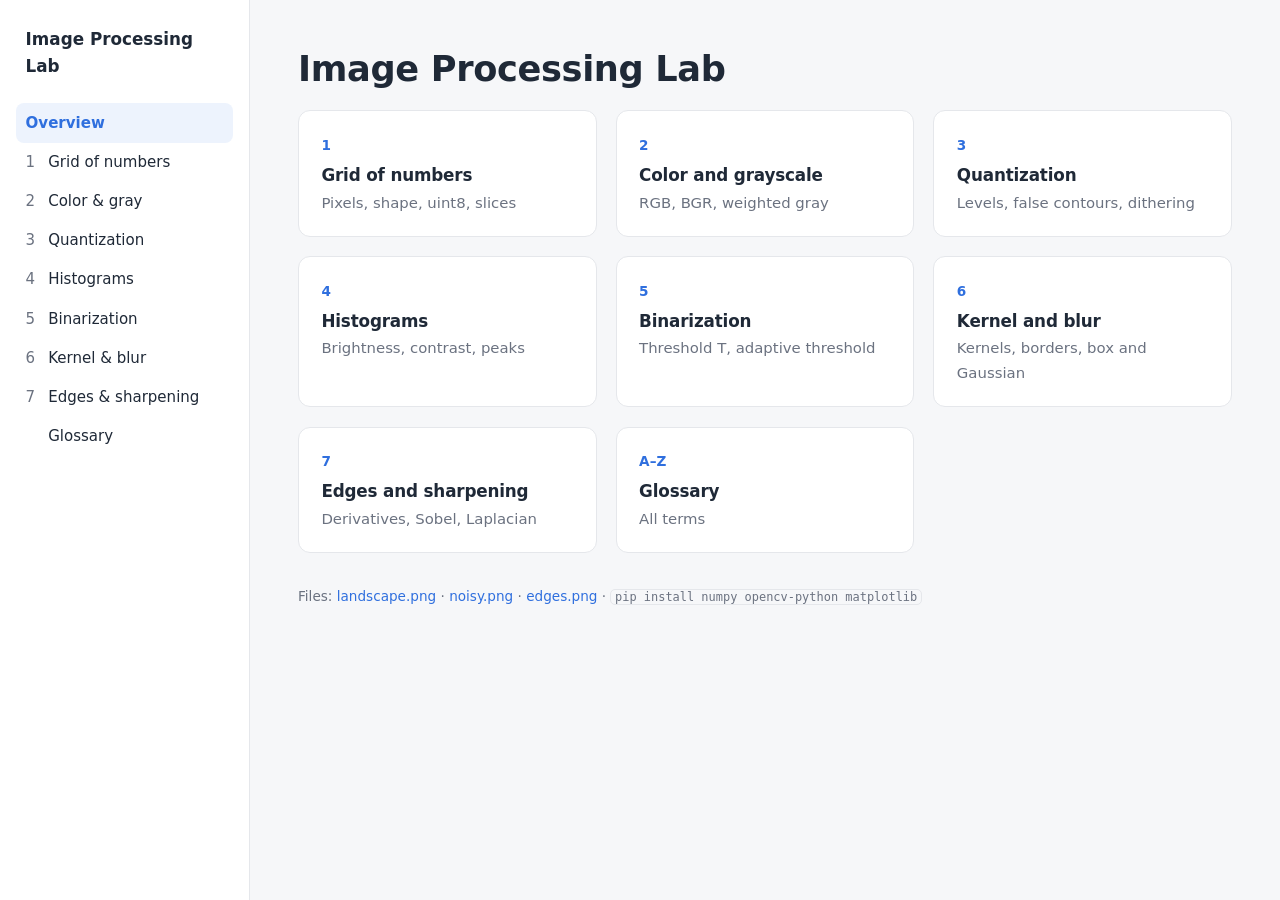
==== index.html @ 9d5de4fe "Section 7: code games instead of exercises, no quick questions - Fill in the blanks (Sobel and magni" ====
<!doctype html>
<html lang="en">
<head>
  <meta charset="utf-8">
  <meta name="viewport" content="width=device-width, initial-scale=1">
  <title>Image Processing Lab</title>
  <link rel="stylesheet" href="css/style.css?v=20261104">
</head>
<body data-page="home">
<main>
  <h1>Image Processing Lab</h1>

  <div class="cards">
    <a class="card" href="grid.html"><span class="num">1</span><h3>Grid of numbers</h3>
      <p>Pixels, shape, uint8, slices</p></a>
    <a class="card" href="color.html"><span class="num">2</span><h3>Color and grayscale</h3>
      <p>RGB, BGR, weighted gray</p></a>
    <a class="card" href="quantization.html"><span class="num">3</span><h3>Quantization</h3>
      <p>Levels, false contours, dithering</p></a>
    <a class="card" href="histograms.html"><span class="num">4</span><h3>Histograms</h3>
      <p>Brightness, contrast, peaks</p></a>
    <a class="card" href="binarization.html"><span class="num">5</span><h3>Binarization</h3>
      <p>Threshold T, adaptive threshold</p></a>
    <a class="card" href="kernel.html"><span class="num">6</span><h3>Kernel and blur</h3>
      <p>Kernels, borders, box and Gaussian</p></a>
    <a class="card" href="edges.html"><span class="num">7</span><h3>Edges and sharpening</h3>
      <p>Derivatives, Sobel, Laplacian</p></a>
    <a class="card" href="glossary.html"><span class="num">A–Z</span><h3>Glossary</h3>
      <p>All terms</p></a>
  </div>

  <p class="caption" style="text-align:left;margin-top:2rem">
    Files: <a href="images/landscape.png" download>landscape.png</a>
    · <a href="images/noisy.png" download>noisy.png</a>
    · <a href="images/edges.png" download>edges.png</a>
    · <code>pip install numpy opencv-python matplotlib</code></p>
</main>
<script src="js/glossary-data.js?v=20261104"></script>
<script src="js/core.js?v=20261104"></script>
</body>
</html>
---- css/style.css ----
/* Image Processing Lab - one stylesheet for the whole site.
   Light theme only. The whole palette is four colors:
     text (dark gray), muted (gray for hints and borders),
     accent (blue: links, buttons, "correct"), alert (red: only for "wrong").
   Everything else is white or a very light gray background. */

:root {
  --bg: #f6f7f9;          /* page background */
  --surface: #ffffff;     /* cards */
  --text: #1f2937;
  --muted: #6b7280;
  --border: #e5e7eb;
  --accent: #2f6fde;
  --accent-soft: #edf3fd;
  --alert: #d64545;
  --alert-soft: #fdf1f1;
  --radius: 12px;
  --sans: system-ui, -apple-system, "Segoe UI", Roboto, sans-serif;
  --mono: ui-monospace, "SF Mono", Menlo, Consolas, monospace;
  color-scheme: light;
}

* { box-sizing: border-box; }
html { -webkit-text-size-adjust: 100%; scroll-padding-top: 24px; }
body { margin: 0; background: var(--bg); color: var(--text); font: 16px/1.65 var(--sans); }
h1, h2, h3 { line-height: 1.25; font-weight: 650; letter-spacing: -.01em; }
h1 { font-size: clamp(1.7rem, 3.4vw, 2.2rem); margin: .2em 0 .4em; }
h2 { font-size: 1.35rem; margin: 3rem 0 1rem; }
h3 { font-size: 1.05rem; margin: 1.8rem 0 .5rem; }
a { color: var(--accent); text-decoration: none; }
a:hover { text-decoration: underline; }
p { margin: .7em 0; }
code { font-family: var(--mono); font-size: .88em; background: var(--bg); border: 1px solid var(--border); padding: 0 .3em; border-radius: 5px; }
canvas { display: block; max-width: 100%; height: auto; }
button, select, input { font: inherit; color: inherit; }
input[type=range], input[type=radio], input[type=checkbox] { accent-color: var(--accent); }
img { max-width: 100%; }

/* ---------- dashboard layout: sidebar + content ---------- */
.layout { display: grid; grid-template-columns: 250px minmax(0, 1fr); min-height: 100vh; }
.sidebar { position: sticky; top: 0; height: 100vh; overflow-y: auto; background: var(--surface); border-right: 1px solid var(--border); padding: 1.6rem 1rem; }
.brand { display: block; font-weight: 700; color: var(--text); font-size: 1.05rem; padding: 0 .6rem 1.4rem; }
.brand:hover { text-decoration: none; }
.side-nav a { display: block; color: var(--text); padding: .45rem .6rem; border-radius: 8px; font-size: .94rem; }
.side-nav a:hover { background: var(--bg); text-decoration: none; }
.side-nav a.current { background: var(--accent-soft); color: var(--accent); font-weight: 600; }
.side-nav .num { display: inline-block; width: 1.5em; color: var(--muted); font-weight: 400; }
.side-nav a.current .num { color: var(--accent); }
.side-nav .sub a { font-size: .86rem; color: var(--muted); padding: .22rem .6rem .22rem 2.1rem; }
.side-nav .sub a:hover { color: var(--text); background: none; }
.side-label { font-size: .72rem; text-transform: uppercase; letter-spacing: .08em; color: var(--muted); padding: 1.2rem .6rem .3rem; }
.menu-btn { display: none; }

main { padding: 2.5rem 3rem 4rem; max-width: 1080px; width: 100%; }
.site-footer { grid-column: 2; color: var(--muted); font-size: .85rem; padding: 0 3rem 2rem; }

@media (max-width: 900px) {
  .layout { grid-template-columns: minmax(0, 1fr); }
  .sidebar { z-index: 20; height: auto; padding: .7rem 16px; display: flex; flex-wrap: wrap; align-items: center; border-right: 0; border-bottom: 1px solid var(--border); }
  .brand { padding: 0; margin-right: auto; }
  .menu-btn { display: inline-block; background: var(--surface); border: 1px solid var(--border); border-radius: 8px; padding: .25rem .8rem; cursor: pointer; }
  .side-nav { display: none; width: 100%; padding-top: .6rem; max-height: 75vh; overflow-y: auto; }
  .side-nav.open { display: block; }
  main { padding: 1.5rem 16px 3rem; }
  .site-footer { grid-column: 1; padding: 0 16px 2rem; }
}

/* ---------- page header ---------- */
.section-num { color: var(--muted); font-size: .8rem; letter-spacing: .08em; text-transform: uppercase; margin: 0; }
.lead { font-size: 1.08rem; color: var(--muted); max-width: 44em; }

/* ---------- image picker ---------- */
.image-bar { display: flex; flex-wrap: wrap; align-items: center; gap: .6rem 1rem; background: var(--surface); border: 1px solid var(--border); border-radius: var(--radius); padding: .8rem 1rem; margin: 1.6rem 0; font-size: .93rem; }
.image-bar .label { font-weight: 600; }
.image-bar label { display: inline-flex; gap: .35rem; align-items: center; }
.image-bar .status, .image-bar .private { color: var(--muted); }
.image-bar .private { font-size: .82rem; width: 100%; }

/* ---------- boxes ---------- */
.card, .game, .exercise, .quiz { background: var(--surface); border: 1px solid var(--border); border-radius: var(--radius); padding: 1.3rem 1.4rem; margin: 1.2rem 0; }
.analogy { background: var(--surface); border: 1px solid var(--border); border-left: 3px solid var(--accent); border-radius: 0 var(--radius) var(--radius) 0; padding: .8rem 1.1rem; margin: 1.2rem 0; }
.analogy::before { content: "Everyday picture"; display: block; font-size: .72rem; text-transform: uppercase; letter-spacing: .08em; color: var(--muted); margin-bottom: .2rem; }
.callout { background: var(--accent-soft); border-radius: var(--radius); padding: .8rem 1.1rem; margin: 1.2rem 0; }
.formula { font-family: Georgia, serif; font-style: italic; font-size: 1.1rem; text-align: center; padding: .9rem; background: var(--surface); border: 1px solid var(--border); border-radius: var(--radius); margin: 1.2rem 0; overflow-x: auto; }
.grid-2 { display: grid; grid-template-columns: repeat(auto-fit, minmax(280px, 1fr)); gap: 1.4rem; align-items: start; }
.grid-3 { display: grid; grid-template-columns: repeat(auto-fit, minmax(200px, 1fr)); gap: 1rem; align-items: start; }
.row-3 { display: grid; grid-template-columns: repeat(3, minmax(0, 1fr)); gap: .8rem; }
.grid-2 > .card, .grid-3 > .card { margin: 0; }
.figure { margin: 0; }
.figure canvas { width: 100%; border-radius: 8px; border: 1px solid var(--border); }
.figure figcaption, .caption { font-size: .85rem; color: var(--muted); margin-top: .4rem; text-align: center; }
.pixelated { image-rendering: pixelated; image-rendering: crisp-edges; }
.controls { display: flex; flex-wrap: wrap; gap: .7rem 1.4rem; align-items: center; margin: .8rem 0; }
.controls label { display: flex; align-items: center; gap: .5rem; }
.controls input[type=range] { width: 160px; max-width: 45vw; }
.controls label { max-width: 100%; flex-wrap: wrap; }
.controls select { max-width: 100%; padding: .3rem .5rem; border: 1px solid var(--border); border-radius: 8px; background: var(--surface); }
.readout { white-space: pre-wrap; font-family: var(--mono); font-size: .88rem; background: var(--surface); border: 1px solid var(--border); padding: .6rem .8rem; border-radius: 8px; min-height: 2.4em; }
.btn { background: var(--accent); color: #fff; border: 1px solid var(--accent); border-radius: 8px; padding: .4rem 1rem; cursor: pointer; font-weight: 600; font-size: .92rem; }
.btn:hover { filter: brightness(1.05); }
.btn.secondary { background: var(--surface); color: var(--text); border-color: var(--border); font-weight: 500; }
.btn.secondary:hover { border-color: var(--muted); }
.btn:disabled { opacity: .5; cursor: default; }
.file-btn { position: relative; overflow: hidden; display: inline-block; }
.file-btn input { position: absolute; inset: 0; opacity: 0; cursor: pointer; }

/* ---------- glossary terms ---------- */
.term { text-decoration: underline dotted var(--accent) 1.5px; text-underline-offset: 3px; cursor: help; }
.term:focus-visible { outline: 2px solid var(--accent); border-radius: 3px; }
.term-pop { position: absolute; z-index: 50; max-width: 300px; background: var(--surface); color: var(--text); border: 1px solid var(--border); padding: .7rem .9rem; border-radius: 10px; font-size: .88rem; line-height: 1.5; box-shadow: 0 8px 24px rgba(31, 41, 55, .12); }
.term-pop a { display: inline-block; margin-top: .25rem; }
.term-list { display: flex; flex-wrap: wrap; gap: .5rem; padding: 0; list-style: none; }
.term-list li { background: var(--surface); border: 1px solid var(--border); border-radius: 999px; padding: .15rem .8rem; font-size: .92rem; }

/* ---------- code ---------- */
.code { position: relative; background: var(--surface); border: 1px solid var(--border); border-radius: var(--radius); margin: 1rem 0; }
.code pre { margin: 0; padding: 1rem 1.1rem; overflow-x: auto; font: .85rem/1.6 var(--mono); color: var(--text); white-space: pre; }
.code .copy { position: absolute; top: .5rem; right: .5rem; font-size: .75rem; padding: .1rem .55rem; border-radius: 6px; border: 1px solid var(--border); background: var(--surface); color: var(--muted); cursor: pointer; }
.code .copy:hover { color: var(--text); }
.code .filename { font: .75rem var(--mono); color: var(--muted); padding: .6rem 1.1rem 0; }
.tok-kw { color: var(--accent); }
.tok-com { color: var(--muted); font-style: italic; }
.code-notes { display: grid; grid-template-columns: minmax(0, 1.4fr) minmax(0, 1fr); gap: 1.4rem; align-items: start; }
@media (max-width: 760px) { .code-notes { grid-template-columns: minmax(0, 1fr); } }
.line-notes { list-style: none; padding: 0; margin: 1rem 0; font-size: .92rem; }
.line-notes li { padding: .2rem 0 .7rem; border-bottom: 1px solid var(--border); margin-bottom: .7rem; }
.line-notes li:last-child { border-bottom: 0; }
.line-notes code { overflow-wrap: anywhere; }

/* ---------- games ---------- */
.game-head { display: flex; align-items: center; gap: .3rem 1rem; flex-wrap: wrap; }
.game-type { width: 100%; font-size: .72rem; letter-spacing: .08em; text-transform: uppercase; color: var(--muted); }
.game h3 { margin: 0; flex: 1 1 auto; }
.game .task { margin: .5rem 0 1rem; color: var(--muted); }
.feedback { margin-top: 1rem; padding: .7rem .9rem; border-radius: 8px; display: none; }
.feedback.show { display: block; }
.feedback.good { background: var(--accent-soft); color: var(--accent); }
.feedback.bad { background: var(--alert-soft); color: var(--alert); }
.feedback.info { background: var(--bg); color: var(--text); }
.feedback strong { white-space: pre-wrap; }
.feedback .why { color: var(--text); display: block; margin-top: .2rem; }
.live-code pre { white-space: pre-wrap; }
.live-code select, .live-code input { font: inherit; font-family: var(--mono); background: var(--surface); border: 1px solid var(--accent); border-radius: 6px; padding: 0 .25rem; color: var(--accent); }
.live-code input[type=number] { width: 4.6em; }
.live-code input[type=range] { vertical-align: middle; width: 120px; }
.blank-ok { background: var(--accent-soft) !important; }
.blank-bad { border-color: var(--alert) !important; background: var(--alert-soft) !important; color: var(--alert) !important; }
.live-out { margin-top: .8rem; }

.lines { list-style: none; padding: 0; margin: .6rem 0 1rem; font: .85rem/1.45 var(--mono); }
.lines li { display: flex; align-items: center; gap: .4rem; background: var(--surface); border: 1px solid var(--border); border-radius: 8px; margin: .35rem 0; padding: .3rem .4rem; }
.lines li pre { margin: 0; flex: 1; min-width: 0; font: inherit; white-space: pre-wrap; overflow-wrap: anywhere; }
.lines li.dragging { opacity: .6; border-style: dashed; border-color: var(--accent); }
.lines li.ok { border-color: var(--accent); }
.lines li.wrong { border-color: var(--alert); background: var(--alert-soft); }
.lines .handle { touch-action: none; cursor: grab; color: var(--muted); padding: 0 .3rem; user-select: none; }
.lines .mv { border: 1px solid var(--border); background: var(--surface); border-radius: 6px; cursor: pointer; padding: 0 .45rem; color: var(--muted); }

.bug-lines { list-style: none; padding: 0; margin: .6rem 0; font: .85rem/1.45 var(--mono); }
.bug-lines li { padding: .35rem .7rem; border: 1px solid transparent; border-radius: 8px; cursor: pointer; background: var(--bg); margin: .25rem 0; white-space: pre-wrap; overflow-wrap: anywhere; }
.bug-lines li:hover { border-color: var(--border); background: var(--surface); }
.bug-lines li.wrong { border-color: var(--alert); background: var(--alert-soft); }
.bug-lines li.ok { border-color: var(--accent); background: var(--accent-soft); }

.options { display: grid; grid-template-columns: repeat(auto-fit, minmax(150px, 1fr)); gap: .7rem; margin: .8rem 0; }
.option { border: 1px solid var(--border); background: var(--surface); border-radius: 10px; padding: .55rem .8rem; cursor: pointer; text-align: left; font-family: var(--mono); font-size: .9rem; }
.option:hover:not(:disabled) { border-color: var(--accent); }
.option.ok { border-color: var(--accent); background: var(--accent-soft); }
.option.wrong { border-color: var(--alert); background: var(--alert-soft); }
.option canvas { width: 100%; margin-bottom: .3rem; border-radius: 6px; border: 1px solid var(--border); }

.match-grid { display: grid; grid-template-columns: repeat(auto-fit, minmax(200px, 1fr)); gap: 1rem; margin: .6rem 0 1.2rem; }
.match-item { border: 1px solid var(--border); border-radius: 10px; padding: .6rem; background: var(--surface); }
.match-item.ok { border-color: var(--accent); }
.match-item.wrong { border-color: var(--alert); }
.match-item select { width: 100%; margin-top: .5rem; padding: .3rem; border-radius: 8px; border: 1px solid var(--border); background: var(--surface); }
.match-item canvas { width: 100%; border-radius: 6px; }
.match-item .code { margin: 0; }
.match-item .code pre { font-size: .78rem; padding: .6rem; white-space: pre-wrap; }
.tag { display: inline-block; font-weight: 600; color: var(--muted); font-size: .85rem; margin-bottom: .3rem; }

.click-stage { position: relative; display: block; max-width: 640px; }
.click-stage canvas { cursor: crosshair; width: 100%; border-radius: 8px; }
/* every picture in a game gets a thin frame, so white parts do not blend into the card */
.game canvas { border: 1px solid var(--border); border-radius: 8px; }
.score { font-size: .85rem; color: var(--muted); }
.game-body > .btn { margin-top: .8rem; }

/* ---------- exercises and quizzes ---------- */
.exercise details { margin: 1rem 0; }
.exercise summary { cursor: pointer; font-weight: 600; color: var(--accent); }
.expected table { border-collapse: collapse; width: 100%; font-size: .9rem; margin: .4rem 0 .8rem; }
.expected th { text-align: left; font-weight: 600; color: var(--muted); font-size: .8rem; }
.expected th, .expected td { border-bottom: 1px solid var(--border); padding: .5rem .6rem; vertical-align: top; }
.expected td.val { font-family: var(--mono); white-space: pre; }
.expected .table-wrap { overflow-x: auto; }

.quiz .q { font-weight: 600; margin-top: 0; }
.quiz .choices { display: grid; gap: .5rem; }
.quiz .choices button { text-align: left; border: 1px solid var(--border); background: var(--surface); border-radius: 10px; padding: .5rem .8rem; cursor: pointer; }
.quiz .choices button:hover:not(:disabled) { border-color: var(--accent); }
.quiz .choices button.ok { border-color: var(--accent); background: var(--accent-soft); }
.quiz .choices button.wrong { border-color: var(--alert); background: var(--alert-soft); }

/* ---------- section-specific pieces ---------- */
.inspector-zoom { border-collapse: collapse; font: .72rem var(--mono); margin: .5rem 0; }
.inspector-zoom td { width: 2.8em; height: 2.2em; text-align: center; border: 1px solid rgba(128, 128, 128, .3); }
.inspector-zoom td.center { outline: 2px solid var(--accent); outline-offset: -2px; }
.inspector-zoom th { font-weight: 400; color: var(--muted); padding: 0 .3rem; }
.swatch { width: 100%; height: 90px; border-radius: 10px; border: 1px solid var(--border); }
.steps { display: grid; gap: .5rem; }
.step { background: var(--surface); border: 1px solid var(--border); border-radius: 10px; padding: .6rem .8rem; font-family: var(--mono); font-size: .86rem; }
.step b { font-family: var(--sans); }
.fs-grid { border-collapse: collapse; font: .78rem var(--mono); margin: .5rem 0; }
.fs-grid td { width: 3.6em; height: 2.7em; text-align: center; border: 1px solid rgba(128, 128, 128, .35); }
.fs-grid td.current { outline: 3px solid var(--alert); outline-offset: -3px; }
.fs-grid td.target { outline: 3px dashed var(--accent); outline-offset: -3px; }
.fs-grid td small { display: block; font-size: .7rem; font-weight: 700; color: var(--accent); background: rgba(255, 255, 255, .85); }
.fs-grid.diagram { margin: 1.2rem auto; }
.fs-grid.diagram td { background: var(--surface); }
.fs-grid.diagram td.done { background: var(--bg); color: var(--muted); }
.fs-grid.diagram td.me { background: var(--accent); color: #fff; }
.mark-current { outline: 3px solid var(--alert); padding: 0 .3em; }
.mark-target { outline: 3px dashed var(--accent); padding: 0 .3em; }
.legend-dot { display: inline-block; width: .8em; height: .8em; border-radius: 2px; vertical-align: middle; margin-right: .3em; border: 1px solid var(--border); }

.notes-placeholder { border: 1px dashed var(--muted); border-radius: var(--radius); padding: 1.2rem 1.4rem; background: var(--surface); margin-top: 2rem; }
.notes-placeholder h2 { margin-top: 0; }

.cards { display: grid; grid-template-columns: repeat(auto-fit, minmax(240px, 1fr)); gap: 1.2rem; margin: 1.2rem 0; }
.cards a.card { color: inherit; margin: 0; transition: border-color .15s; }
.cards a.card:hover { text-decoration: none; border-color: var(--accent); }
.cards .num { color: var(--accent); font-weight: 700; font-size: .85rem; }
.cards h3 { margin: .4rem 0 .3rem; }
.cards p { color: var(--muted); font-size: .93rem; margin: 0; }

.pager { display: flex; justify-content: space-between; gap: 1rem; margin-top: 3.5rem; border-top: 1px solid var(--border); padding-top: 1.2rem; flex-wrap: wrap; }
.letters { display: flex; flex-wrap: wrap; gap: .3rem; }
.letters a { display: inline-block; min-width: 2rem; text-align: center; padding: .15rem .4rem; border: 1px solid var(--border); border-radius: 8px; background: var(--surface); }
.glossary dt { font-weight: 650; font-size: 1.02rem; margin-top: 1.1rem; }
.glossary dd { margin: .2rem 0 0; }
.glossary dd a { font-size: .88rem; }
.glossary .letter h2 { color: var(--muted); font-size: 1rem; margin: 2.2rem 0 0; border-bottom: 1px solid var(--border); padding-bottom: .3rem; }
.glossary dt:target, .glossary dt:target + dd { background: var(--accent-soft); border-radius: 6px; padding-left: .5rem; }

/* phones: slightly smaller code so more of each line fits */
@media (max-width: 600px) {
  .lines, .bug-lines, .code pre { font-size: .78rem; }
  .card, .game, .exercise, .quiz { padding: 1rem; }
}

/* ---------- tabs: one part of a topic at a time ---------- */
.tabs { display: flex; gap: .3rem; border-bottom: 1px solid var(--border); margin: 1.4rem 0 1.6rem; overflow-x: auto; overflow-y: hidden; } /* scrolls sideways on narrow phones only */
.tabs a { padding: .55rem 1rem; color: var(--muted); border-bottom: 2px solid transparent; margin-bottom: -1px; white-space: nowrap; }
.tabs a:hover { color: var(--text); text-decoration: none; }
.tabs a.active { color: var(--accent); border-bottom-color: var(--accent); font-weight: 600; }
.side-nav .sub a.active { color: var(--accent); }
.part > :first-child { margin-top: 0; }
.points { padding-left: 1.2rem; margin: 0; }
.points li { margin: .55rem 0; }
.part h2 { font-size: 1.1rem; margin: 2rem 0 .6rem; }
.quiz, .exercise { position: relative; }
.corner-reset { position: absolute; top: 1.3rem; right: 1.4rem; }   /* same spot as the Reset of the games */
@media (max-width: 600px) { .corner-reset { top: 1rem; right: 1rem; } }
.quiz .q, .exercise > h3 { padding-right: 5.5rem; }

[hidden] { display: none !important; }

/* ---------- filtering labs (sections 6 and 7) ---------- */
.diagram-svg { display: block; width: 100%; max-width: 640px; height: auto; margin: 1.2rem 0; border: 1px solid var(--border); border-radius: var(--radius); }
.presets { display: flex; flex-wrap: wrap; gap: .4rem; margin: .4rem 0 1rem; }
.kernel-edit { border-collapse: collapse; margin: 0 0 .6rem; }
.kernel-edit td { padding: 2px; }
.kernel-edit input { width: 4.2em; padding: .35rem .3rem; text-align: center; font-family: var(--mono); border: 1.5px solid #534AB7; border-radius: 6px; background: #f1f0fc; }
.kernel-edit input.blank-bad { border-color: var(--alert); background: var(--alert-soft); }
.readout.calc { font-family: inherit; white-space: normal; }
.calc-grid { border-collapse: collapse; margin: .5rem 0; font: .8rem var(--mono); }
.calc-grid td { border: 1px solid var(--border); padding: .3rem .45rem; text-align: center; }
.calc-grid td.outside { color: var(--muted); background: var(--bg); }
.calc-grid .coef { color: #534AB7; }
canvas.clickable { cursor: crosshair; }
.num-grid { border-collapse: collapse; margin: 0 auto; font: .8rem var(--mono); }
.num-grid td { width: 2.6em; height: 2.2em; text-align: center; border: 1px solid #fff; }
.slide-demo { display: flex; flex-wrap: wrap; gap: 1rem 1.6rem; align-items: flex-start; margin: .6rem 0 1rem; }
.slide-demo .figure { margin: 0; }
.table-scroll { overflow-x: auto; max-width: 100%; }
.num-grid.slide td { width: 2.4em; height: 2em; font-size: .78rem; }
.num-grid td.pad { background: #e7e5df; color: var(--muted); font-style: italic; }
.num-grid td.empty { background: var(--bg); cursor: pointer; }
.num-grid td.win { box-shadow: inset 0 0 0 1px #000; }
.num-grid td.center { box-shadow: inset 0 0 0 2.5px #000; font-weight: 700; }
.num-grid td.current { box-shadow: inset 0 0 0 2.5px #3B6D11; font-weight: 700; }
#ks-out td { cursor: pointer; }
.num-grid.kernel td { background: #AFA9EC; border: 1.5px solid #534AB7; width: 2.4em; height: 2em; }
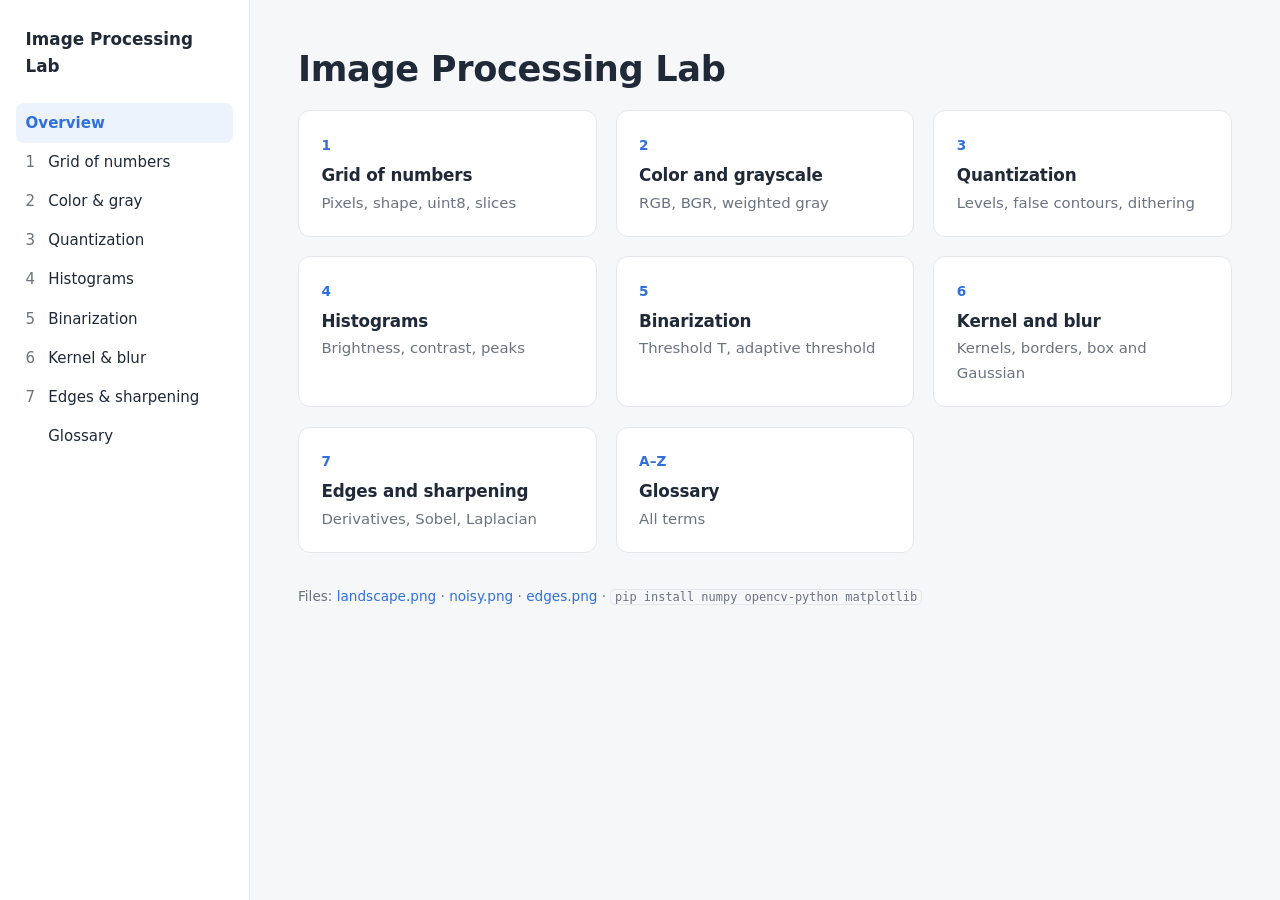
==== commit 9ab963fc: "Simplify the section 7 demos - Remove the one-row derivatives demo - Sobel: dx / dy / magnitude and " ====
--- a/index.html
+++ b/index.html
@@ -4,7 +4,7 @@
   <meta charset="utf-8">
   <meta name="viewport" content="width=device-width, initial-scale=1">
   <title>Image Processing Lab</title>
-  <link rel="stylesheet" href="css/style.css?v=20261104">
+  <link rel="stylesheet" href="css/style.css?v=20261106">
 </head>
 <body data-page="home">
 <main>
@@ -35,7 +35,7 @@
     · <a href="images/edges.png" download>edges.png</a>
     · <code>pip install numpy opencv-python matplotlib</code></p>
 </main>
-<script src="js/glossary-data.js?v=20261104"></script>
-<script src="js/core.js?v=20261104"></script>
+<script src="js/glossary-data.js?v=20261106"></script>
+<script src="js/core.js?v=20261106"></script>
 </body>
 </html>
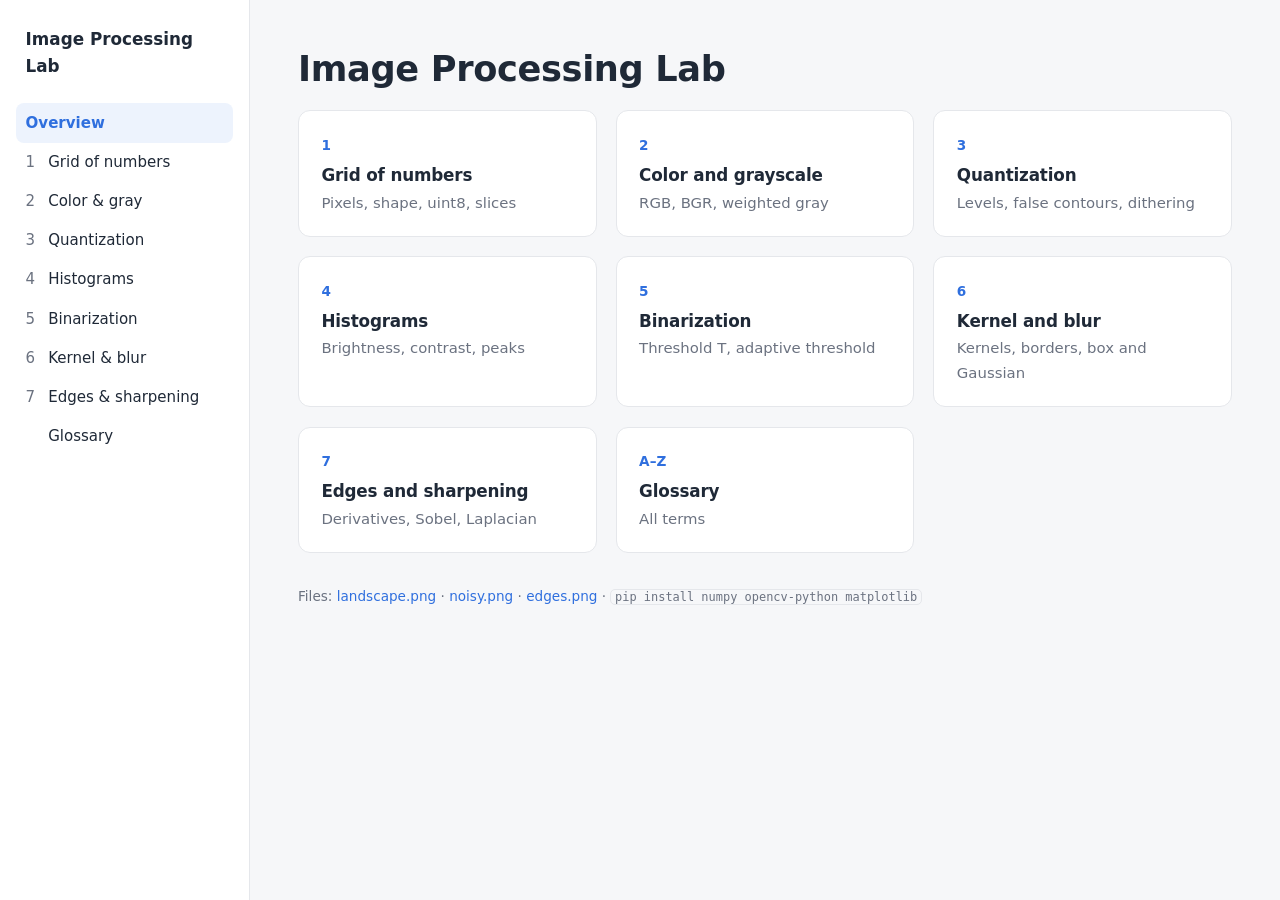
==== commit 481e4f16: "Fewer demo controls in sections 6 and 7 Each demo has one choice; no per-demo image pickers, extra s" ====
--- a/index.html
+++ b/index.html
@@ -4,7 +4,7 @@
   <meta charset="utf-8">
   <meta name="viewport" content="width=device-width, initial-scale=1">
   <title>Image Processing Lab</title>
-  <link rel="stylesheet" href="css/style.css?v=20261106">
+  <link rel="stylesheet" href="css/style.css?v=20261107">
 </head>
 <body data-page="home">
 <main>
@@ -35,7 +35,7 @@
     · <a href="images/edges.png" download>edges.png</a>
     · <code>pip install numpy opencv-python matplotlib</code></p>
 </main>
-<script src="js/glossary-data.js?v=20261106"></script>
-<script src="js/core.js?v=20261106"></script>
+<script src="js/glossary-data.js?v=20261107"></script>
+<script src="js/core.js?v=20261107"></script>
 </body>
 </html>
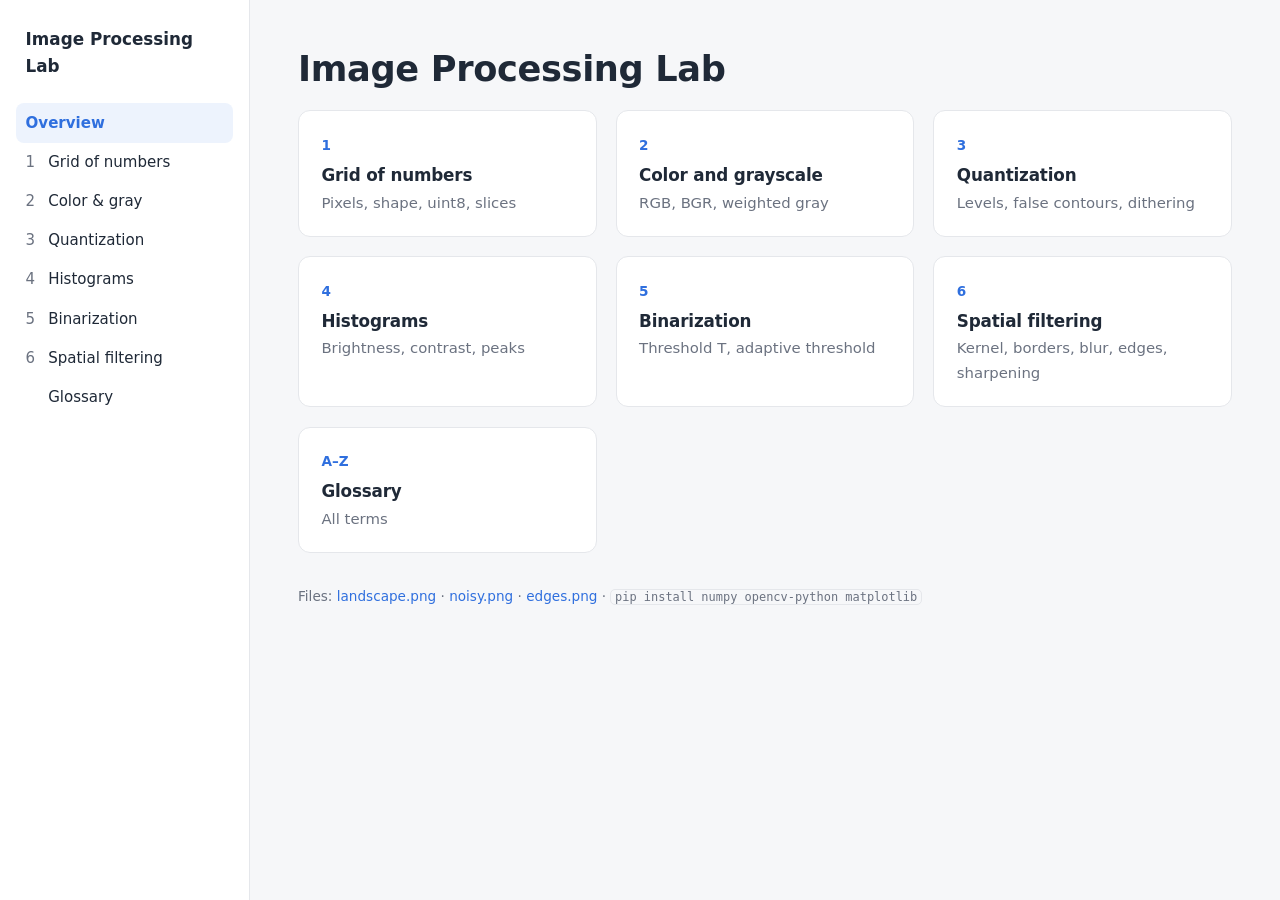
==== commit d9ee3024: "Merge lab 5 into one page: Spatial filtering - spatial.html with six topic tabs (Kernel, Borders, Bl" ====
--- a/index.html
+++ b/index.html
@@ -4,7 +4,7 @@
   <meta charset="utf-8">
   <meta name="viewport" content="width=device-width, initial-scale=1">
   <title>Image Processing Lab</title>
-  <link rel="stylesheet" href="css/style.css?v=20261107">
+  <link rel="stylesheet" href="css/style.css?v=20261108">
 </head>
 <body data-page="home">
 <main>
@@ -21,10 +21,8 @@
       <p>Brightness, contrast, peaks</p></a>
     <a class="card" href="binarization.html"><span class="num">5</span><h3>Binarization</h3>
       <p>Threshold T, adaptive threshold</p></a>
-    <a class="card" href="kernel.html"><span class="num">6</span><h3>Kernel and blur</h3>
-      <p>Kernels, borders, box and Gaussian</p></a>
-    <a class="card" href="edges.html"><span class="num">7</span><h3>Edges and sharpening</h3>
-      <p>Derivatives, Sobel, Laplacian</p></a>
+    <a class="card" href="spatial.html"><span class="num">6</span><h3>Spatial filtering</h3>
+      <p>Kernel, borders, blur, edges, sharpening</p></a>
     <a class="card" href="glossary.html"><span class="num">A–Z</span><h3>Glossary</h3>
       <p>All terms</p></a>
   </div>
@@ -35,7 +33,7 @@
     · <a href="images/edges.png" download>edges.png</a>
     · <code>pip install numpy opencv-python matplotlib</code></p>
 </main>
-<script src="js/glossary-data.js?v=20261107"></script>
-<script src="js/core.js?v=20261107"></script>
+<script src="js/glossary-data.js?v=20261108"></script>
+<script src="js/core.js?v=20261108"></script>
 </body>
 </html>
--- a/css/style.css
+++ b/css/style.css
@@ -292,3 +292,15 @@
 .num-grid td.current { box-shadow: inset 0 0 0 2.5px #3B6D11; font-weight: 700; }
 #ks-out td { cursor: pointer; }
 .num-grid.kernel td { background: #AFA9EC; border: 1.5px solid #534AB7; width: 2.4em; height: 2em; }
+
+/* ---------- spatial filtering page: story, one technical line, demo captions ---------- */
+.story { font-size: 1.02rem; max-width: 46em; }
+.tech { font-size: .92rem; color: var(--muted); border-left: 3px solid #AFA9EC; padding: .2rem 0 .2rem .8rem; max-width: 46em; }
+.look { margin: .4rem 0 .2rem; }
+.live { background: var(--accent-soft); border-radius: 8px; padding: .6rem .9rem; margin: .8rem 0 0; }
+.caption-left { display: block; font-size: .85rem; color: var(--muted); margin: .5rem 0 0; }
+.tools { border-collapse: collapse; font-size: .9rem; margin: 1rem 0; }
+.tools th, .tools td { border-bottom: 1px solid var(--border); padding: .45rem .6rem; text-align: left; vertical-align: top; }
+.tools th { color: var(--muted); font-weight: 600; font-size: .8rem; }
+canvas.bars { width: 100%; max-width: 760px; border: 1px solid var(--border); border-radius: 8px; margin: .6rem 0; }
+.part > .exercise, .part > .quiz { margin-top: 1.6rem; }
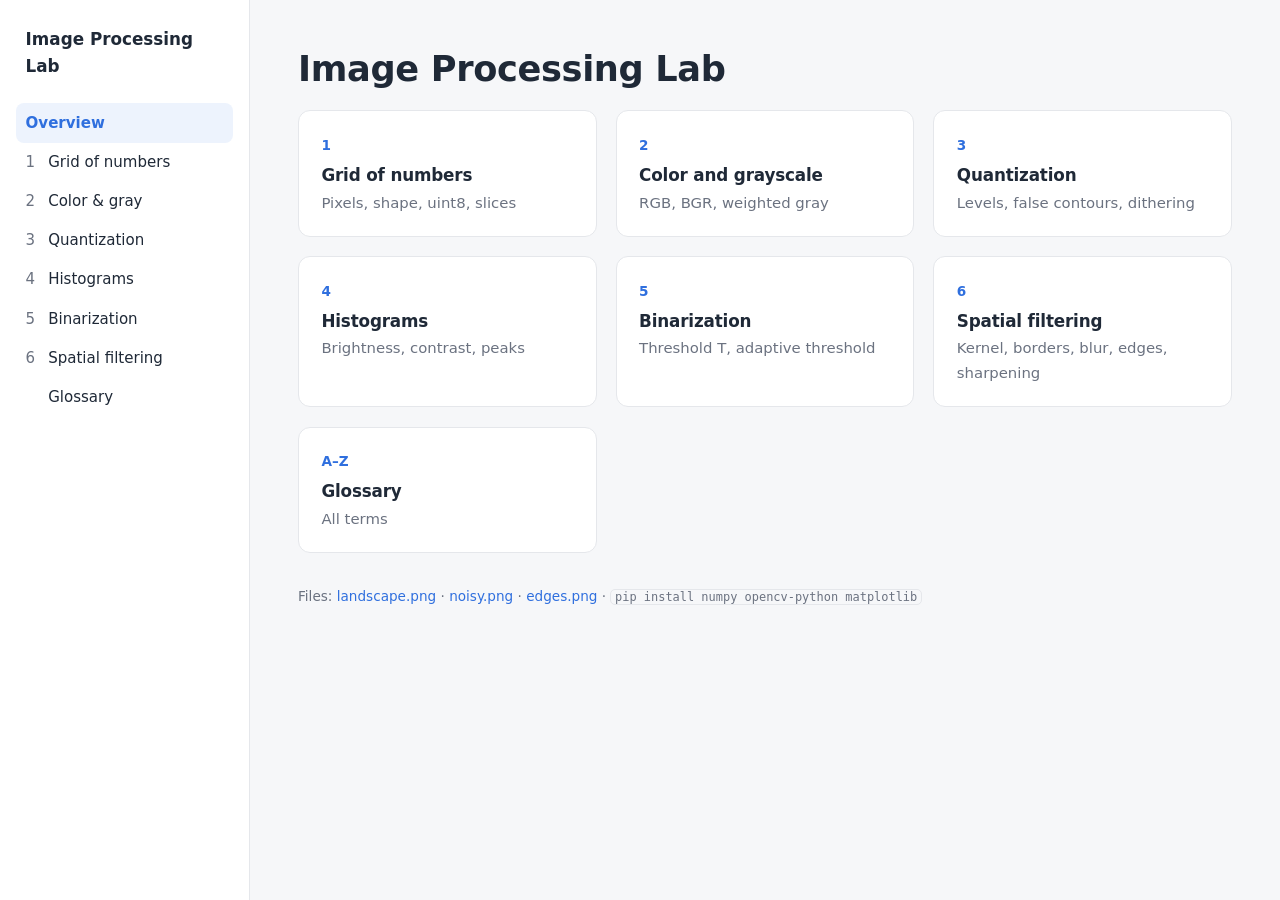
==== commit bb4dbe55: "Spatial filtering: drop the 8-bit trap tab, dropdown code exercises - Five tabs: Kernel, Borders, Bl" ====
--- a/index.html
+++ b/index.html
@@ -4,7 +4,7 @@
   <meta charset="utf-8">
   <meta name="viewport" content="width=device-width, initial-scale=1">
   <title>Image Processing Lab</title>
-  <link rel="stylesheet" href="css/style.css?v=20261108">
+  <link rel="stylesheet" href="css/style.css?v=20261109">
 </head>
 <body data-page="home">
 <main>
@@ -33,7 +33,7 @@
     · <a href="images/edges.png" download>edges.png</a>
     · <code>pip install numpy opencv-python matplotlib</code></p>
 </main>
-<script src="js/glossary-data.js?v=20261108"></script>
-<script src="js/core.js?v=20261108"></script>
+<script src="js/glossary-data.js?v=20261109"></script>
+<script src="js/core.js?v=20261109"></script>
 </body>
 </html>
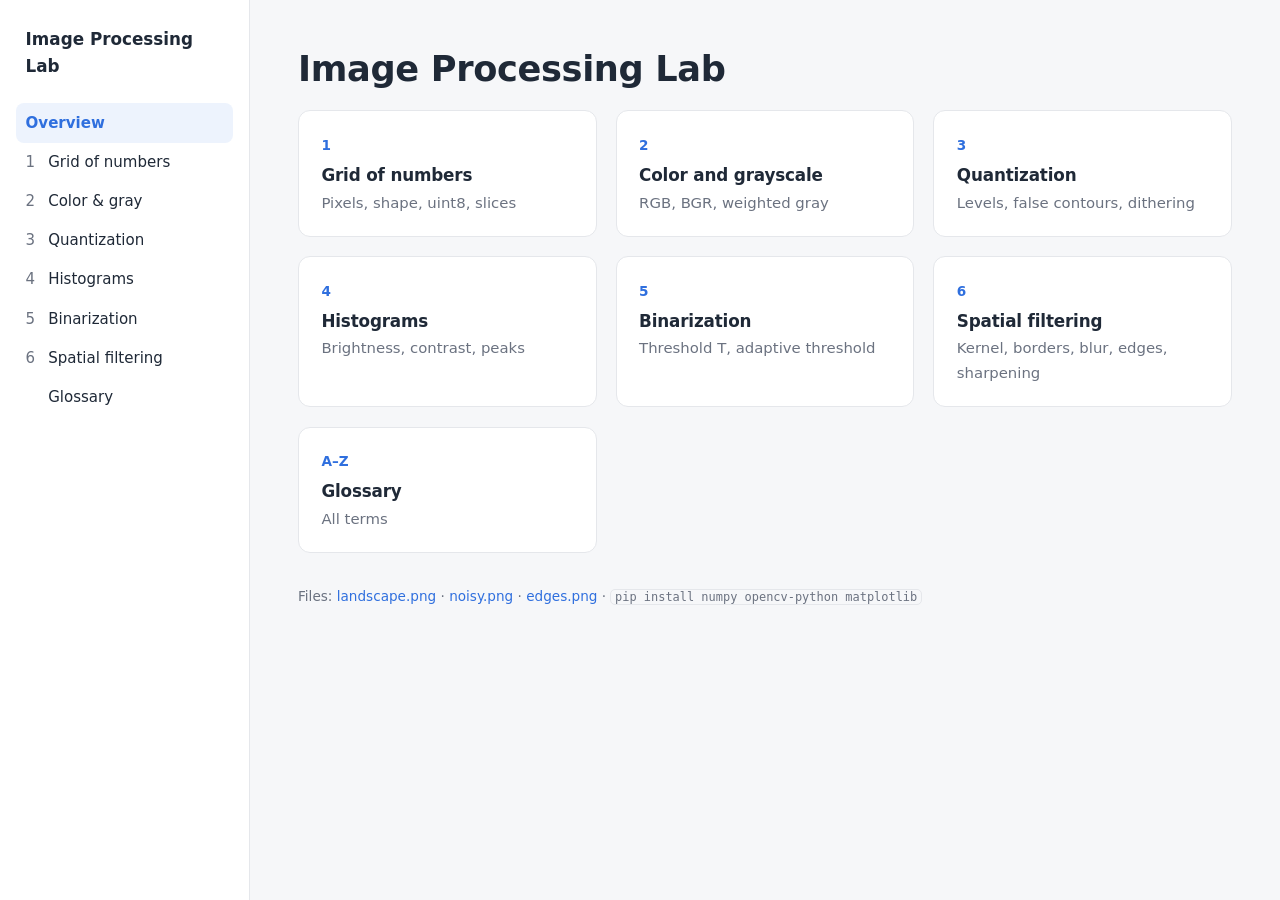
==== commit a997e17b: "Spatial filtering: kernel idea and step-by-step demo above the tabs - No Kernel tab and no kernel ex" ====
--- a/index.html
+++ b/index.html
@@ -4,7 +4,7 @@
   <meta charset="utf-8">
   <meta name="viewport" content="width=device-width, initial-scale=1">
   <title>Image Processing Lab</title>
-  <link rel="stylesheet" href="css/style.css?v=20261109">
+  <link rel="stylesheet" href="css/style.css?v=20261110">
 </head>
 <body data-page="home">
 <main>
@@ -33,7 +33,7 @@
     · <a href="images/edges.png" download>edges.png</a>
     · <code>pip install numpy opencv-python matplotlib</code></p>
 </main>
-<script src="js/glossary-data.js?v=20261109"></script>
-<script src="js/core.js?v=20261109"></script>
+<script src="js/glossary-data.js?v=20261110"></script>
+<script src="js/core.js?v=20261110"></script>
 </body>
 </html>
--- a/css/style.css
+++ b/css/style.css
@@ -304,3 +304,4 @@
 .tools th { color: var(--muted); font-weight: 600; font-size: .8rem; }
 canvas.bars { width: 100%; max-width: 760px; border: 1px solid var(--border); border-radius: 8px; margin: .6rem 0; }
 .part > .exercise, .part > .quiz { margin-top: 1.6rem; }
+.intro { margin-bottom: 2.4rem; }
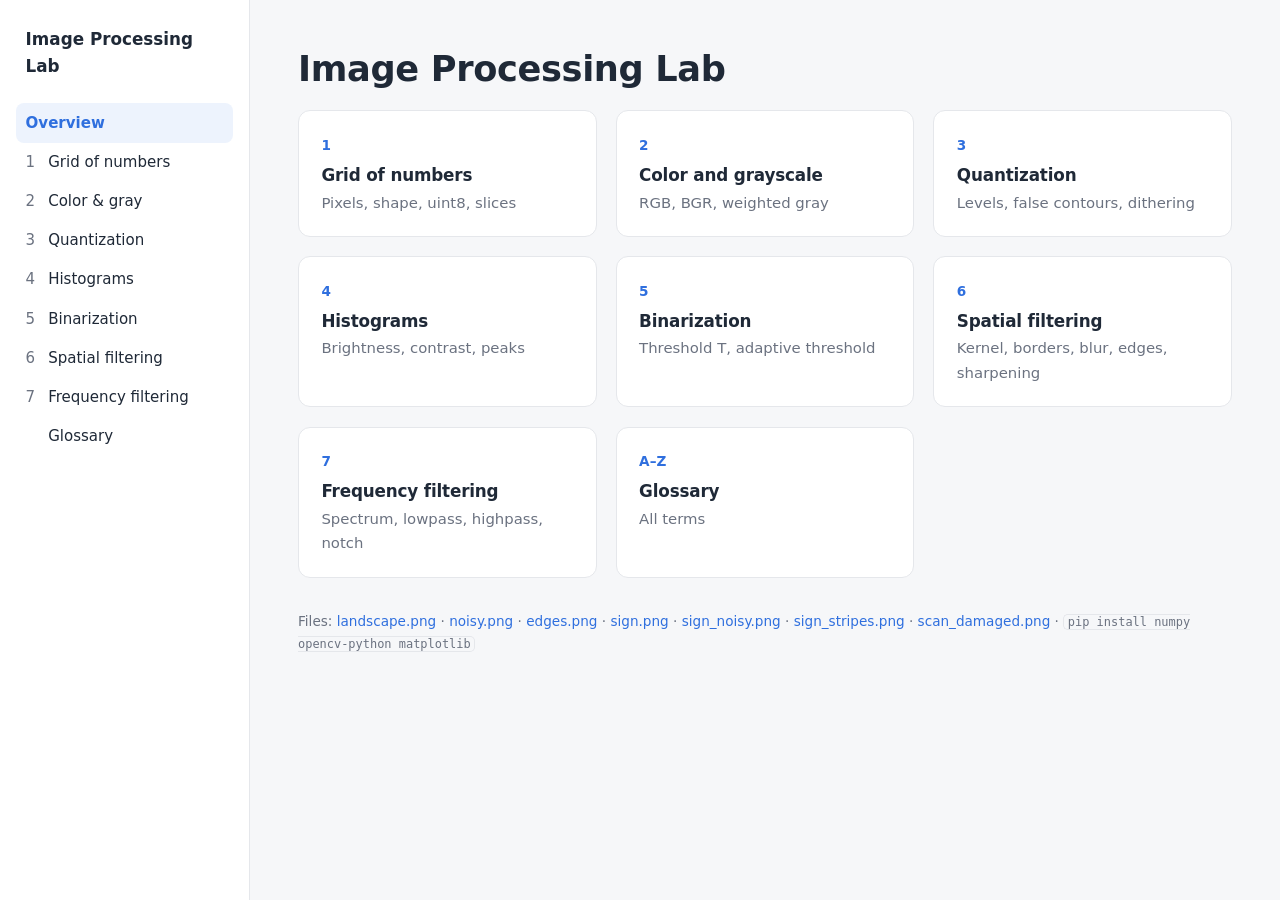
==== commit bfaa5a50: "Add section 7: Frequency filtering - frequency.html: layers and the spectrum on top (row and image a" ====
--- a/index.html
+++ b/index.html
@@ -4,7 +4,7 @@
   <meta charset="utf-8">
   <meta name="viewport" content="width=device-width, initial-scale=1">
   <title>Image Processing Lab</title>
-  <link rel="stylesheet" href="css/style.css?v=20261110">
+  <link rel="stylesheet" href="css/style.css?v=20261113">
 </head>
 <body data-page="home">
 <main>
@@ -23,6 +23,8 @@
       <p>Threshold T, adaptive threshold</p></a>
     <a class="card" href="spatial.html"><span class="num">6</span><h3>Spatial filtering</h3>
       <p>Kernel, borders, blur, edges, sharpening</p></a>
+    <a class="card" href="frequency.html"><span class="num">7</span><h3>Frequency filtering</h3>
+      <p>Spectrum, lowpass, highpass, notch</p></a>
     <a class="card" href="glossary.html"><span class="num">A–Z</span><h3>Glossary</h3>
       <p>All terms</p></a>
   </div>
@@ -31,9 +33,13 @@
     Files: <a href="images/landscape.png" download>landscape.png</a>
     · <a href="images/noisy.png" download>noisy.png</a>
     · <a href="images/edges.png" download>edges.png</a>
+    · <a href="images/sign.png" download>sign.png</a>
+    · <a href="images/sign_noisy.png" download>sign_noisy.png</a>
+    · <a href="images/sign_stripes.png" download>sign_stripes.png</a>
+    · <a href="images/scan_damaged.png" download>scan_damaged.png</a>
     · <code>pip install numpy opencv-python matplotlib</code></p>
 </main>
-<script src="js/glossary-data.js?v=20261110"></script>
-<script src="js/core.js?v=20261110"></script>
+<script src="js/glossary-data.js?v=20261113"></script>
+<script src="js/core.js?v=20261113"></script>
 </body>
 </html>
--- a/css/style.css
+++ b/css/style.css
@@ -305,3 +305,4 @@
 canvas.bars { width: 100%; max-width: 760px; border: 1px solid var(--border); border-radius: 8px; margin: .6rem 0; }
 .part > .exercise, .part > .quiz { margin-top: 1.6rem; }
 .intro { margin-bottom: 2.4rem; }
+canvas.spectrum { background: #000; }
